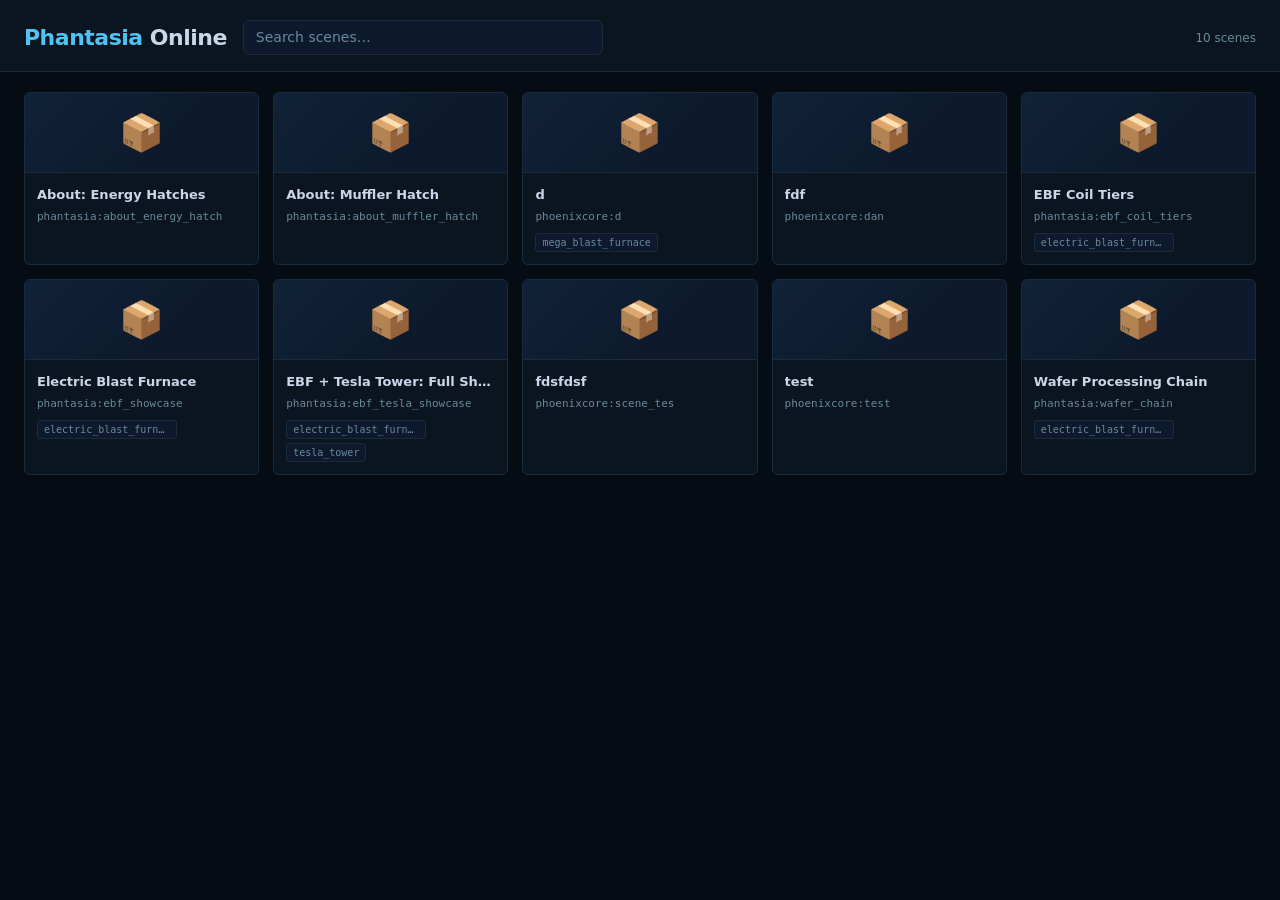
==== docs/index.html @ 9f300e7e "Uhh, secret." ====
<!DOCTYPE html>
<html lang="en">
<head>
  <meta charset="UTF-8">
  <meta name="viewport" content="width=device-width, initial-scale=1">
  <title>Phantasia Online</title>
  <link rel="stylesheet" href="css/style.css">
  <style>
    body { overflow: auto; }
    #app { height: auto; }
  </style>
</head>
<body>
<div id="app">
  <header class="gallery-header">
    <div class="gallery-logo">Phantasia <span>Online</span></div>
    <input id="search" class="gallery-search" type="text" placeholder="Search scenes…" autocomplete="off">
    <span id="scene-count" class="gallery-count"></span>
  </header>

  <main>
    <div id="gallery" class="gallery-grid"></div>
    <div id="no-data" class="no-data hidden" style="height:60vh">
      <h2>No scenes found</h2>
      <p>
        Launch Minecraft with Phantasia, load a world, and run
        <code>/phantasia webexport</code> in chat.
        Then run <code>./gradlew extractWebTextures</code> to pull
        block textures from the mod jars.
      </p>
    </div>
  </main>
</div>

<script>
(async () => {
  const gallery = document.getElementById('gallery');
  const search  = document.getElementById('search');
  const noData  = document.getElementById('no-data');
  const count   = document.getElementById('scene-count');

  let scenes = [];

  try {
    const res = await fetch('data/manifest.json');
    if (!res.ok) throw new Error('manifest not found');
    scenes = await res.json();
  } catch {
    noData.classList.remove('hidden');
    return;
  }

  if (!scenes.length) { noData.classList.remove('hidden'); return; }

  function render(list) {
    count.textContent = list.length + ' scene' + (list.length !== 1 ? 's' : '');
    gallery.innerHTML = '';
    list.forEach(s => {
      const card = document.createElement('a');
      card.className = 'scene-card';
      card.href = `viewer.html?scene=${encodeURIComponent(s.id)}`;

      const iconEl = buildIcon(s.iconItem);
      const machines = (s.machines || []).slice(0, 3).map(m => {
        const name = m.includes(':') ? m.split(':')[1] : m;
        const el = document.createElement('span');
        el.className = 'machine-tag truncate';
        el.title = m;
        el.textContent = name;
        return el;
      });

      card.innerHTML = `
        <div class="scene-card-icon">${iconEl}</div>
        <div class="scene-card-body">
          <div class="scene-card-name truncate">${esc(s.name)}</div>
          <div class="scene-card-id truncate">${esc(s.id)}</div>
          <div class="scene-card-machines"></div>
        </div>`;

      machines.forEach(m => card.querySelector('.scene-card-machines').appendChild(m));
      gallery.appendChild(card);
    });
  }

  function buildIcon(itemId) {
    if (!itemId) return '📦';
    const ns  = itemId.includes(':') ? itemId.split(':')[0] : 'minecraft';
    const id  = itemId.includes(':') ? itemId.split(':')[1] : itemId;
    const src = `assets/mc/assets/${ns}/textures/item/${id}.png`;
    return `<img src="${src}" alt="${id}" onerror="this.style.display='none';this.nextSibling.style.display=''"><span style="display:none">📦</span>`;
  }

  function esc(s) {
    return String(s).replace(/&/g,'&amp;').replace(/</g,'&lt;').replace(/>/g,'&gt;');
  }

  search.addEventListener('input', () => {
    const q = search.value.toLowerCase();
    render(q ? scenes.filter(s =>
      s.name.toLowerCase().includes(q) ||
      s.id.toLowerCase().includes(q) ||
      (s.machines || []).some(m => m.toLowerCase().includes(q))
    ) : scenes);
  });

  render(scenes);
})();
</script>
</body>
</html>
---- docs/css/style.css ----
/* ── Phantasia Online — Global Styles ────────────────────────────────────── */

:root {
  --bg:        #060c14;
  --bg2:       #0a1520;
  --bg3:       #0d1a2d;
  --border:    #1a2c3c;
  --accent:    #4fc3f7;
  --accent2:   #80deea;
  --text:      #c8d8e8;
  --dim:       #6a8a9a;
  --prog:      #2a7faa;
  --success:   #81c784;
  --warn:      #ffb74d;
  --error:     #ef5350;
  --panel-w:   300px;
  --timeline-h: 48px;
  --caption-h: 44px;
  --radius:    6px;
  --font:      'Segoe UI', 'Inter', system-ui, sans-serif;
  --font-mono: 'JetBrains Mono', 'Fira Code', monospace;
}

*, *::before, *::after { box-sizing: border-box; margin: 0; padding: 0; }

html, body {
  height: 100%;
  background: var(--bg);
  color: var(--text);
  font-family: var(--font);
  font-size: 14px;
  line-height: 1.5;
  overflow: hidden;
}

a { color: var(--accent); text-decoration: none; }
a:hover { color: var(--accent2); }

/* ── Scrollbar ────────────────────────────────────────────────────────────── */
::-webkit-scrollbar { width: 6px; height: 6px; }
::-webkit-scrollbar-track { background: var(--bg); }
::-webkit-scrollbar-thumb { background: var(--border); border-radius: 3px; }
::-webkit-scrollbar-thumb:hover { background: var(--prog); }

/* ── Utility ──────────────────────────────────────────────────────────────── */
.hidden { display: none !important; }
.truncate { overflow: hidden; text-overflow: ellipsis; white-space: nowrap; }

/* ── Buttons ──────────────────────────────────────────────────────────────── */
button, .btn {
  display: inline-flex;
  align-items: center;
  gap: 5px;
  padding: 5px 12px;
  background: var(--bg3);
  border: 1px solid var(--border);
  border-radius: var(--radius);
  color: var(--text);
  font: inherit;
  font-size: 12px;
  cursor: pointer;
  transition: background 0.12s, border-color 0.12s;
  white-space: nowrap;
}
button:hover, .btn:hover { background: var(--border); border-color: var(--prog); }
button.active, .btn.active { background: var(--prog); border-color: var(--accent); color: #fff; }
button:disabled, .btn:disabled { opacity: 0.4; cursor: not-allowed; }

/* ── Gallery (index.html) ─────────────────────────────────────────────────── */
body.gallery-page { overflow: auto; }
body.gallery-page #app { height: auto; }

.gallery-header {
  display: flex;
  align-items: center;
  gap: 16px;
  padding: 20px 24px 16px;
  border-bottom: 1px solid var(--border);
  background: var(--bg2);
  position: sticky;
  top: 0;
  z-index: 10;
}

.gallery-logo {
  font-size: 22px;
  font-weight: 700;
  letter-spacing: -0.5px;
  color: var(--accent);
}
.gallery-logo span { color: var(--text); }

.gallery-search {
  flex: 1;
  max-width: 360px;
  background: var(--bg3);
  border: 1px solid var(--border);
  border-radius: var(--radius);
  color: var(--text);
  font: inherit;
  padding: 6px 12px;
  outline: none;
  transition: border-color 0.15s;
}
.gallery-search:focus { border-color: var(--accent); }
.gallery-search::placeholder { color: var(--dim); }

.gallery-count {
  color: var(--dim);
  font-size: 12px;
  margin-left: auto;
}

.gallery-grid {
  display: grid;
  grid-template-columns: repeat(auto-fill, minmax(220px, 1fr));
  gap: 14px;
  padding: 20px 24px 40px;
}

.scene-card {
  background: var(--bg2);
  border: 1px solid var(--border);
  border-radius: var(--radius);
  overflow: hidden;
  cursor: pointer;
  transition: border-color 0.15s, transform 0.12s, box-shadow 0.15s;
  text-decoration: none;
  color: inherit;
  display: flex;
  flex-direction: column;
}
.scene-card:hover {
  border-color: var(--accent);
  transform: translateY(-2px);
  box-shadow: 0 6px 24px rgba(79,195,247,0.12);
}

.scene-card-icon {
  height: 80px;
  background: var(--bg3);
  display: flex;
  align-items: center;
  justify-content: center;
  font-size: 36px;
  border-bottom: 1px solid var(--border);
  position: relative;
  overflow: hidden;
}
.scene-card-icon::after {
  content: '';
  position: absolute;
  inset: 0;
  background: linear-gradient(135deg, rgba(79,195,247,0.05) 0%, transparent 60%);
}
.scene-card-icon img {
  width: 36px;
  height: 36px;
  image-rendering: pixelated;
  filter: drop-shadow(0 2px 4px rgba(0,0,0,0.6));
}

.scene-card-body { padding: 12px; }
.scene-card-name {
  font-size: 13px;
  font-weight: 600;
  color: var(--text);
  margin-bottom: 4px;
}
.scene-card-id {
  font-size: 11px;
  color: var(--dim);
  font-family: var(--font-mono);
  margin-bottom: 8px;
}
.scene-card-machines {
  display: flex;
  flex-wrap: wrap;
  gap: 4px;
}
.machine-tag {
  font-size: 10px;
  padding: 1px 6px;
  background: var(--bg3);
  border: 1px solid var(--border);
  border-radius: 3px;
  color: var(--dim);
  font-family: var(--font-mono);
  max-width: 140px;
}

/* ── Viewer (viewer.html) ─────────────────────────────────────────────────── */
#app {
  height: 100vh;
  display: flex;
  flex-direction: column;
}

#viewer-header {
  display: flex;
  align-items: center;
  gap: 10px;
  padding: 6px 12px;
  background: var(--bg2);
  border-bottom: 1px solid var(--border);
  height: 40px;
  flex-shrink: 0;
  z-index: 5;
}
#viewer-header .back-btn { font-size: 12px; }
#viewer-title { font-size: 14px; font-weight: 600; color: var(--text); }
#viewer-subtitle { font-size: 11px; color: var(--dim); margin-left: 2px; }
.header-spacer { flex: 1; }
#viewer-header .header-btns { display: flex; gap: 6px; }

#viewer-body {
  flex: 1;
  display: flex;
  overflow: hidden;
  position: relative;
}

#canvas-area {
  flex: 1;
  position: relative;
  overflow: hidden;
}

#three-canvas {
  display: block;
  width: 100%;
  height: 100%;
}

/* ── Caption ──────────────────────────────────────────────────────────────── */
#caption-strip {
  position: absolute;
  bottom: var(--timeline-h);
  left: 0;
  right: 0;
  height: var(--caption-h);
  background: rgba(7,7,18,0.88);
  border-top: 1px solid var(--accent);
  display: flex;
  align-items: center;
  padding: 0 20px;
  pointer-events: none;
  transition: opacity 0.2s;
}
#caption-text {
  font-size: 13px;
  color: var(--text);
  text-align: center;
  width: 100%;
}
#caption-description {
  font-size: 11px;
  color: var(--dim);
  margin-top: 2px;
  text-align: center;
  width: 100%;
}

/* ── Timeline ─────────────────────────────────────────────────────────────── */
#timeline {
  position: absolute;
  bottom: 0;
  left: 0;
  right: 0;
  height: var(--timeline-h);
  background: rgba(6,12,20,0.95);
  border-top: 1px solid var(--accent);
  display: flex;
  align-items: center;
  padding: 0 12px;
  gap: 8px;
  z-index: 4;
}

#tl-play { min-width: 32px; height: 28px; padding: 0 8px; font-size: 14px; }

#tl-track {
  flex: 1;
  height: 28px;
  display: flex;
  align-items: center;
  position: relative;
  cursor: pointer;
}
#tl-rail {
  position: absolute;
  left: 0; right: 0;
  height: 3px;
  background: var(--bg3);
  border-radius: 2px;
}
#tl-fill {
  position: absolute;
  left: 0;
  height: 3px;
  background: var(--prog);
  border-radius: 2px;
  transition: width 0.1s;
}
#tl-thumb {
  position: absolute;
  width: 10px;
  height: 10px;
  background: var(--accent);
  border-radius: 50%;
  top: 50%;
  transform: translate(-50%, -50%);
  transition: left 0.1s;
  pointer-events: none;
}
.tl-step-marker {
  position: absolute;
  width: 2px;
  height: 10px;
  background: rgba(255,255,255,0.3);
  top: 50%;
  transform: translate(-50%, -50%);
  border-radius: 1px;
}
.tl-step-marker.active {
  background: var(--accent);
  height: 14px;
}

#tl-time {
  font-size: 11px;
  color: var(--dim);
  font-family: var(--font-mono);
  min-width: 60px;
  text-align: right;
}

#tl-speed {
  font-size: 11px;
  min-width: 28px;
  height: 28px;
  padding: 0 6px;
}

/* ── Side Panel ───────────────────────────────────────────────────────────── */
#side-panel {
  width: var(--panel-w);
  background: var(--bg2);
  border-left: 1px solid var(--border);
  display: flex;
  flex-direction: column;
  overflow: hidden;
  flex-shrink: 0;
}

.panel-section {
  border-bottom: 1px solid var(--border);
  overflow: hidden;
}
.panel-section-header {
  display: flex;
  align-items: center;
  padding: 8px 12px;
  font-size: 11px;
  font-weight: 600;
  color: var(--dim);
  letter-spacing: 0.05em;
  text-transform: uppercase;
  gap: 6px;
  cursor: pointer;
  user-select: none;
  background: var(--bg2);
}
.panel-section-header:hover { background: var(--bg3); }
.panel-section-toggle { margin-left: auto; color: var(--dim); font-size: 10px; }
.panel-section-body { padding: 8px 12px; overflow-y: auto; }
.panel-section.collapsed .panel-section-body { display: none; }

/* Step info */
#step-caption { font-size: 13px; font-weight: 600; color: var(--text); margin-bottom: 4px; }
#step-description { font-size: 11px; color: var(--dim); line-height: 1.6; }
#step-info { font-size: 11px; color: var(--dim); display: flex; gap: 8px; margin-top: 6px; }

/* Shopping list */
#shopping-list { max-height: 300px; overflow-y: auto; }
.shop-item {
  display: flex;
  align-items: center;
  gap: 8px;
  padding: 4px 0;
  border-bottom: 1px solid var(--border);
}
.shop-item:last-child { border-bottom: none; }
.shop-count {
  font-size: 12px;
  font-weight: 600;
  color: var(--accent);
  min-width: 30px;
  text-align: right;
  font-family: var(--font-mono);
}
.shop-name {
  font-size: 11px;
  color: var(--text);
  flex: 1;
  overflow: hidden;
  text-overflow: ellipsis;
  white-space: nowrap;
}
.shop-icon {
  width: 18px;
  height: 18px;
  image-rendering: pixelated;
  flex-shrink: 0;
}

/* Variant selector */
#variants-list { display: flex; flex-direction: column; gap: 8px; }
.variant-group { display: flex; flex-direction: column; gap: 4px; }
.variant-label { font-size: 11px; color: var(--dim); }
.variant-options { display: flex; flex-wrap: wrap; gap: 4px; }
.variant-option {
  font-size: 11px;
  padding: 2px 8px;
  background: var(--bg3);
  border: 1px solid var(--border);
  border-radius: 3px;
  cursor: pointer;
  color: var(--text);
}
.variant-option.selected { background: var(--prog); border-color: var(--accent); color: #fff; }

/* Layer controls */
#layer-controls { display: flex; align-items: center; gap: 6px; }
#layer-info { font-size: 11px; color: var(--text); min-width: 60px; text-align: center; }

/* ── Loading overlay ──────────────────────────────────────────────────────── */
#loading-overlay {
  position: absolute;
  inset: 0;
  background: rgba(6,12,20,0.9);
  display: flex;
  flex-direction: column;
  align-items: center;
  justify-content: center;
  z-index: 100;
  gap: 16px;
}
#loading-text { font-size: 14px; color: var(--accent); }
#loading-sub  { font-size: 12px; color: var(--dim); }
.spinner {
  width: 32px;
  height: 32px;
  border: 3px solid var(--border);
  border-top-color: var(--accent);
  border-radius: 50%;
  animation: spin 0.8s linear infinite;
}
@keyframes spin { to { transform: rotate(360deg); } }

/* ── Block hover tooltip ──────────────────────────────────────────────────── */
#block-tooltip {
  position: absolute;
  background: rgba(6,12,20,0.92);
  border: 1px solid var(--border);
  border-radius: 4px;
  padding: 4px 10px;
  font-size: 11px;
  color: var(--text);
  pointer-events: none;
  z-index: 20;
  white-space: nowrap;
}

/* ── Error banner ─────────────────────────────────────────────────────────── */
#error-banner {
  position: absolute;
  top: 8px;
  left: 50%;
  transform: translateX(-50%);
  background: rgba(239,83,80,0.15);
  border: 1px solid var(--error);
  border-radius: var(--radius);
  padding: 6px 16px;
  font-size: 12px;
  color: var(--error);
  z-index: 50;
  max-width: 80%;
  text-align: center;
}

/* ── No-data state ────────────────────────────────────────────────────────── */
.no-data {
  display: flex;
  flex-direction: column;
  align-items: center;
  justify-content: center;
  gap: 12px;
  height: 100%;
  color: var(--dim);
}
.no-data h2 { font-size: 18px; color: var(--text); }
.no-data p { font-size: 13px; max-width: 400px; text-align: center; line-height: 1.7; }
.no-data code {
  background: var(--bg3);
  border: 1px solid var(--border);
  border-radius: 4px;
  padding: 2px 6px;
  font-family: var(--font-mono);
  font-size: 12px;
  color: var(--accent);
}

/* ── Responsive ───────────────────────────────────────────────────────────── */
@media (max-width: 700px) {
  :root { --panel-w: 240px; }
  .gallery-grid { grid-template-columns: repeat(auto-fill, minmax(160px, 1fr)); padding: 12px; }
}
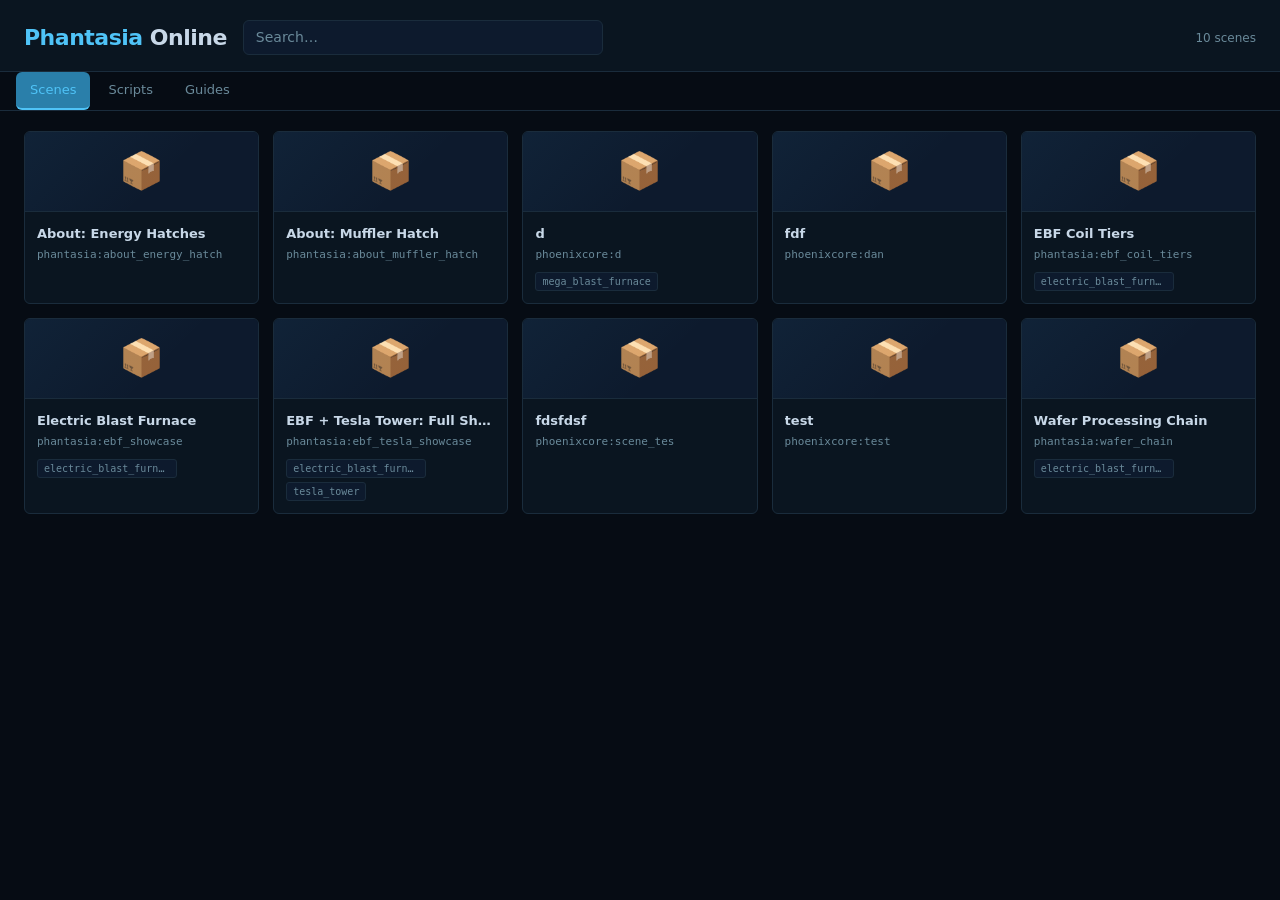
==== commit 81edb047: "Uhh, secret." ====
--- a/docs/index.html
+++ b/docs/index.html
@@ -8,20 +8,47 @@
   <style>
     body { overflow: auto; }
     #app { height: auto; }
+
+    .tab-bar {
+      display: flex;
+      gap: 4px;
+      padding: 0 16px;
+      border-bottom: 1px solid var(--border);
+      background: var(--surface);
+    }
+    .tab-btn {
+      background: none;
+      border: none;
+      border-bottom: 2px solid transparent;
+      color: var(--dim);
+      font: inherit;
+      font-size: 13px;
+      padding: 8px 14px;
+      cursor: pointer;
+      transition: color .15s, border-color .15s;
+    }
+    .tab-btn:hover { color: var(--text); }
+    .tab-btn.active { color: var(--accent); border-bottom-color: var(--accent); }
   </style>
 </head>
 <body>
 <div id="app">
   <header class="gallery-header">
     <div class="gallery-logo">Phantasia <span>Online</span></div>
-    <input id="search" class="gallery-search" type="text" placeholder="Search scenes…" autocomplete="off">
-    <span id="scene-count" class="gallery-count"></span>
+    <input id="search" class="gallery-search" type="text" placeholder="Search…" autocomplete="off">
+    <span id="item-count" class="gallery-count"></span>
   </header>
+
+  <nav class="tab-bar">
+    <button class="tab-btn active" data-tab="scenes">Scenes</button>
+    <button class="tab-btn"        data-tab="scripts">Scripts</button>
+    <button class="tab-btn"        data-tab="guides">Guides</button>
+  </nav>
 
   <main>
     <div id="gallery" class="gallery-grid"></div>
     <div id="no-data" class="no-data hidden" style="height:60vh">
-      <h2>No scenes found</h2>
+      <h2>Nothing here yet</h2>
       <p>
         Launch Minecraft with Phantasia, load a world, and run
         <code>/phantasia webexport</code> in chat.
@@ -34,53 +61,100 @@
 
 <script>
 (async () => {
-  const gallery = document.getElementById('gallery');
-  const search  = document.getElementById('search');
-  const noData  = document.getElementById('no-data');
-  const count   = document.getElementById('scene-count');
+  const gallery   = document.getElementById('gallery');
+  const searchEl  = document.getElementById('search');
+  const noData    = document.getElementById('no-data');
+  const countEl   = document.getElementById('item-count');
+  const tabBtns   = document.querySelectorAll('.tab-btn');
 
-  let scenes = [];
+  let currentTab = 'scenes';
+  let allData = { scenes: [], scripts: [], guides: [] };
 
-  try {
-    const res = await fetch('data/manifest.json');
-    if (!res.ok) throw new Error('manifest not found');
-    scenes = await res.json();
-  } catch {
+  // ── Load all manifests ─────────────────────────────────────────────────────
+
+  async function tryFetch(url) {
+    try { const r = await fetch(url); return r.ok ? r.json() : []; }
+    catch { return []; }
+  }
+
+  const [scenes, scripts, guides] = await Promise.all([
+    tryFetch('data/manifest.json'),
+    tryFetch('data/scripts-manifest.json'),
+    tryFetch('data/guides-manifest.json'),
+  ]);
+  allData.scenes  = scenes;
+  allData.scripts = scripts;
+  allData.guides  = guides;
+
+  if (!scenes.length && !scripts.length && !guides.length) {
     noData.classList.remove('hidden');
     return;
   }
 
-  if (!scenes.length) { noData.classList.remove('hidden'); return; }
+  // ── Tab switching ──────────────────────────────────────────────────────────
+
+  tabBtns.forEach(btn => btn.addEventListener('click', () => {
+    tabBtns.forEach(b => b.classList.remove('active'));
+    btn.classList.add('active');
+    currentTab = btn.dataset.tab;
+    searchEl.value = '';
+    render(allData[currentTab]);
+  }));
+
+  // ── Rendering ─────────────────────────────────────────────────────────────
 
   function render(list) {
-    count.textContent = list.length + ' scene' + (list.length !== 1 ? 's' : '');
+    const q = searchEl.value.toLowerCase();
+    const filtered = q ? list.filter(s => matchesQuery(s, q)) : list;
+    countEl.textContent = filtered.length + ' ' + currentTab.slice(0, -1) + (filtered.length !== 1 ? 's' : '');
     gallery.innerHTML = '';
-    list.forEach(s => {
-      const card = document.createElement('a');
-      card.className = 'scene-card';
-      card.href = `viewer.html?scene=${encodeURIComponent(s.id)}`;
+    noData.classList.toggle('hidden', filtered.length > 0);
+    filtered.forEach(item => gallery.appendChild(buildCard(item)));
+  }
 
-      const iconEl = buildIcon(s.iconItem);
-      const machines = (s.machines || []).slice(0, 3).map(m => {
-        const name = m.includes(':') ? m.split(':')[1] : m;
-        const el = document.createElement('span');
-        el.className = 'machine-tag truncate';
-        el.title = m;
-        el.textContent = name;
-        return el;
-      });
+  function matchesQuery(s, q) {
+    return (s.name  || s.title || s.id || '').toLowerCase().includes(q) ||
+           (s.id || '').toLowerCase().includes(q) ||
+           (s.tag  || '').toLowerCase().includes(q) ||
+           (s.machines || []).some(m => m.toLowerCase().includes(q));
+  }
 
-      card.innerHTML = `
-        <div class="scene-card-icon">${iconEl}</div>
-        <div class="scene-card-body">
-          <div class="scene-card-name truncate">${esc(s.name)}</div>
-          <div class="scene-card-id truncate">${esc(s.id)}</div>
-          <div class="scene-card-machines"></div>
-        </div>`;
+  function buildCard(s) {
+    const type    = s.type || 'scene';
+    const name    = s.name || s.title || s.id;
+    const iconId  = s.iconItem;
+    const link    = type === 'script' ? `script-viewer.html?id=${encodeURIComponent(s.id)}`
+                  : type === 'guide'  ? `guide.html?id=${encodeURIComponent(s.id)}`
+                  :                     `viewer.html?scene=${encodeURIComponent(s.id)}`;
 
-      machines.forEach(m => card.querySelector('.scene-card-machines').appendChild(m));
-      gallery.appendChild(card);
+    const card = document.createElement('a');
+    card.className = 'scene-card';
+    card.href = link;
+
+    const tags = (s.machines || []).slice(0, 3).map(m => {
+      const el = document.createElement('span');
+      el.className = 'machine-tag truncate';
+      el.title = m;
+      el.textContent = m.includes(':') ? m.split(':')[1] : m;
+      return el;
     });
+    if (s.tag) {
+      const el = document.createElement('span');
+      el.className = 'machine-tag truncate';
+      el.textContent = s.tag;
+      tags.push(el);
+    }
+
+    card.innerHTML = `
+      <div class="scene-card-icon">${buildIcon(iconId)}</div>
+      <div class="scene-card-body">
+        <div class="scene-card-name truncate">${esc(name)}</div>
+        <div class="scene-card-id truncate">${esc(s.id)}</div>
+        <div class="scene-card-machines"></div>
+      </div>`;
+
+    tags.forEach(t => card.querySelector('.scene-card-machines').appendChild(t));
+    return card;
   }
 
   function buildIcon(itemId) {
@@ -95,16 +169,9 @@
     return String(s).replace(/&/g,'&amp;').replace(/</g,'&lt;').replace(/>/g,'&gt;');
   }
 
-  search.addEventListener('input', () => {
-    const q = search.value.toLowerCase();
-    render(q ? scenes.filter(s =>
-      s.name.toLowerCase().includes(q) ||
-      s.id.toLowerCase().includes(q) ||
-      (s.machines || []).some(m => m.toLowerCase().includes(q))
-    ) : scenes);
-  });
+  searchEl.addEventListener('input', () => render(allData[currentTab]));
 
-  render(scenes);
+  render(allData.scenes);
 })();
 </script>
 </body>
